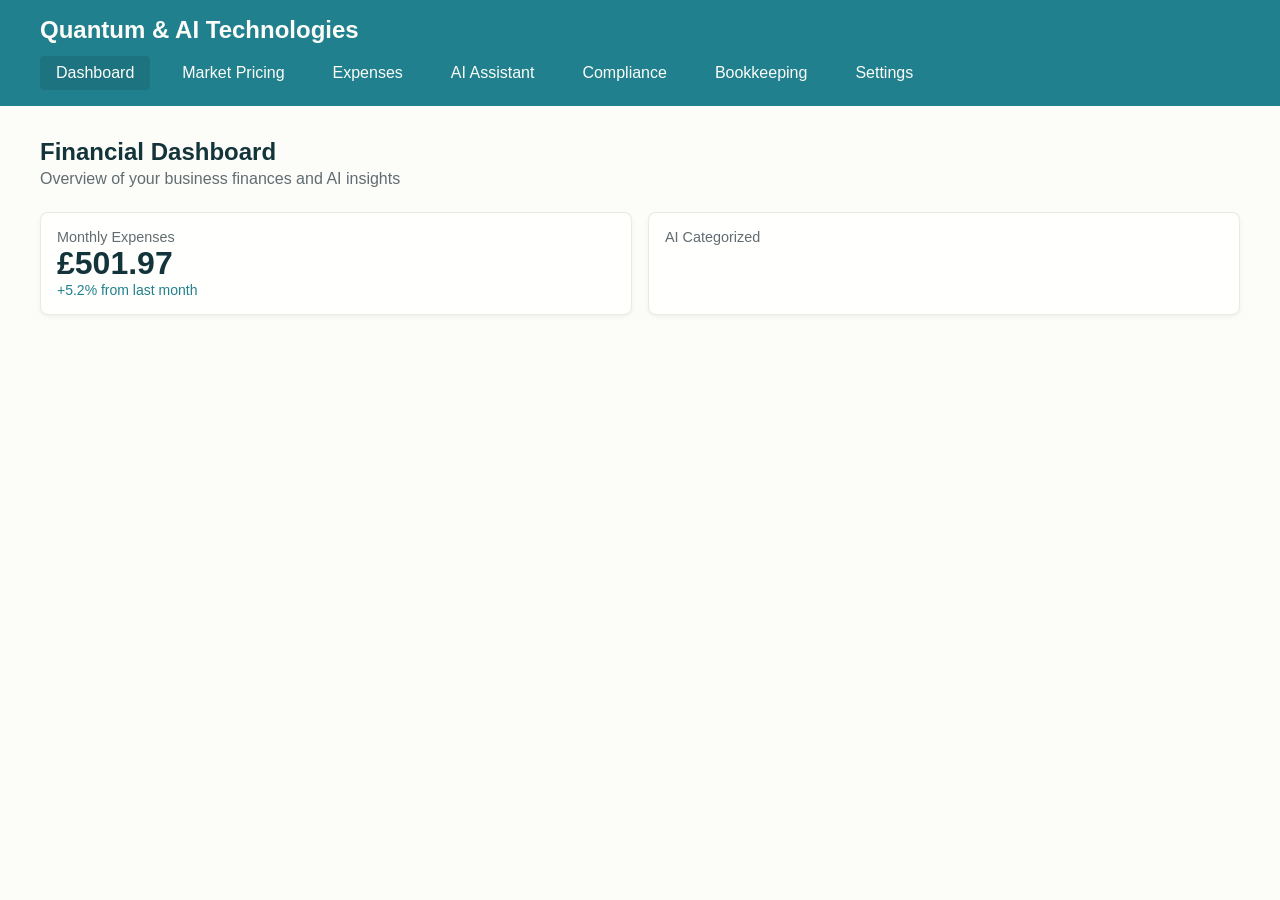
==== index.html @ 035ae720 "Add competitor pricing dashboard with weekly update runbook New Market Pricing tab comparing setup a" ====
<!DOCTYPE html>
<html lang="en">
<head>
    <meta charset="UTF-8" />
    <meta name="viewport" content="width=device-width, initial-scale=1" />
    <title>Quantum & AI Technologies - Business Accounting Suite</title>
    <link rel="stylesheet" href="style.css" />
</head>
<body>
    <!-- Navigation Header -->
    <header class="app-header">
        <div class="container">
            <div class="nav-container">
                <div class="logo"><h2>Quantum & AI Technologies</h2></div>
                <nav class="main-nav">
                    <button class="nav-btn active" data-section="dashboard">Dashboard</button>
                    <button class="nav-btn" data-section="market-pricing">Market Pricing</button>
                    <button class="nav-btn" data-section="expenses">Expenses</button>
                    <button class="nav-btn" data-section="ai-assistant">AI Assistant</button>
                    <button class="nav-btn" data-section="compliance">Compliance</button>
                    <button class="nav-btn" data-section="bookkeeping">Bookkeeping</button>
                    <button class="nav-btn" data-section="settings">Settings</button>
                </nav>
            </div>
        </div>
    </header>

    <!-- Main Content Area -->
    <main class="main-content">
        <!-- Dashboard Section -->
        <section id="dashboard" class="section active">
            <div class="container">
                <div class="section-header">
                    <h1>Financial Dashboard</h1>
                    <p>Overview of your business finances and AI insights</p>
                </div>

                <div class="metrics-grid">
                    <div class="metric-card">
                        <h3>Monthly Expenses</h3>
                        <div class="metric-value">£501.97</div>
                        <div class="metric-change positive">+5.2% from last month</div>
                    </div>
                    <div class="metric-card">
                        <h3>AI Categorized</h3>
                        <!-- More dashboard content here -->
                    </div>
                </div>
            </div>
        </section>

        <!-- Market Pricing Section -->
        <section id="market-pricing" class="section">
            <div class="container">
                <div class="section-header">
                    <h1>Market Pricing</h1>
                    <p>What comparable AI implementation and managed support firms charge in the UK and Kenya. Updated every Saturday.</p>
                </div>

                <div class="mp-filters" role="group" aria-label="Filters">
                    <label>Market
                        <select id="mp-market">
                            <option value="UK">UK</option>
                            <option value="KE">Kenya</option>
                        </select>
                    </label>
                    <label>Service
                        <select id="mp-service">
                            <option value="all">All services</option>
                            <option value="ai_implementation">AI implementation</option>
                            <option value="managed_support">Managed IT / AI support</option>
                        </select>
                    </label>
                    <label>Client size
                        <select id="mp-segment">
                            <option value="all">All sizes</option>
                            <option value="micro">Micro / small (1–49)</option>
                            <option value="mid">Mid-market (50–249)</option>
                        </select>
                    </label>
                    <label class="mp-check">
                        <input type="checkbox" id="mp-exclude-estimates" />
                        Exclude estimates from medians
                    </label>
                </div>

                <div id="mp-status" class="mp-status" role="status">Loading pricing data…</div>

                <div class="metrics-grid" id="mp-kpis"></div>

                <div class="mp-grid">
                    <figure class="mp-card">
                        <figcaption>
                            <h3>Setup fees by firm</h3>
                            <p>One-off implementation or onboarding fee, ex-VAT. Bar spans the quoted low to high.</p>
                        </figcaption>
                        <div class="mp-legend" aria-hidden="true"></div>
                        <div class="mp-chart" id="mp-setup-wrap"><canvas id="mp-setup-chart" aria-label="Setup fee ranges by firm"></canvas></div>
                    </figure>
                    <figure class="mp-card">
                        <figcaption>
                            <h3>Maintenance fees by firm</h3>
                            <p>Ongoing support or retainer, converted to a monthly ex-VAT figure.</p>
                        </figcaption>
                        <div class="mp-legend" aria-hidden="true"></div>
                        <div class="mp-chart" id="mp-maint-wrap"><canvas id="mp-maint-chart" aria-label="Monthly maintenance fee ranges by firm"></canvas></div>
                    </figure>
                </div>

                <div class="mp-grid">
                    <figure class="mp-card">
                        <figcaption>
                            <h3>Median setup fee over time</h3>
                            <p>One point per weekly run.</p>
                        </figcaption>
                        <div class="mp-chart mp-chart-short"><canvas id="mp-trend-setup" aria-label="Median setup fee by week"></canvas></div>
                    </figure>
                    <figure class="mp-card">
                        <figcaption>
                            <h3>Median monthly maintenance over time</h3>
                            <p>One point per weekly run.</p>
                        </figcaption>
                        <div class="mp-chart mp-chart-short"><canvas id="mp-trend-maint" aria-label="Median monthly maintenance by week"></canvas></div>
                    </figure>
                </div>

                <div class="mp-grid">
                    <section class="mp-card" aria-labelledby="mp-changes-h">
                        <h3 id="mp-changes-h">Changes this week</h3>
                        <ul id="mp-changes" class="mp-list"></ul>
                    </section>
                    <section class="mp-card" aria-labelledby="mp-proposed-h">
                        <h3 id="mp-proposed-h">Proposed firms awaiting approval</h3>
                        <p class="mp-note">Found by the weekly search. Not counted in any median until approved in <code>data/competitors.json</code>.</p>
                        <ul id="mp-proposed" class="mp-list"></ul>
                    </section>
                </div>

                <section class="mp-card" aria-labelledby="mp-table-h">
                    <h3 id="mp-table-h">All price points</h3>
                    <div class="mp-table-wrap">
                        <table class="mp-table">
                            <thead>
                                <tr>
                                    <th scope="col">Firm</th>
                                    <th scope="col">Service</th>
                                    <th scope="col">Size</th>
                                    <th scope="col">Fee</th>
                                    <th scope="col">As quoted</th>
                                    <th scope="col">Comparable figure</th>
                                    <th scope="col">Evidence</th>
                                    <th scope="col">Verified</th>
                                </tr>
                            </thead>
                            <tbody id="mp-table-body"></tbody>
                        </table>
                    </div>
                </section>

                <p class="mp-footnote" id="mp-footnote"></p>
            </div>
        </section>

        <!-- Other sections go here -->

    </main>

    <script src="vendor/chart-4.4.1.umd.js"></script>
    <script src="market-pricing.js"></script>
    <script src="app.js"></script>
</body>
</html>
---- style.css ----
:root {
  --color-background: rgba(252, 252, 249, 1);
  --color-surface: rgba(255, 255, 253, 1);
  --color-text: rgba(19, 52, 59, 1);
  --color-text-secondary: rgba(98, 108, 113, 1);
  --color-primary: rgba(33, 128, 141, 1);
  --color-primary-hover: rgba(29, 116, 128, 1);
  --color-primary-active: rgba(26, 104, 115, 1);
  --color-secondary: rgba(94, 82, 64, 0.12);
  --color-secondary-hover: rgba(94, 82, 64, 0.2);
  --color-secondary-active: rgba(94, 82, 64, 0.25);
  --color-border: rgba(94, 82, 64, 0.2);
  --color-btn-primary-text: rgba(252, 252, 249, 1);
  --color-card-border: rgba(94, 82, 64, 0.12);
  --color-error: rgba(192, 21, 47, 1);
  --color-success: rgba(33, 128, 141, 1);
}

body {
  font-family: 'Inter', sans-serif;
  background-color: var(--color-background);
  color: var(--color-text);
  margin: 0;
  padding: 0;
}

/* Navigation header styles */
.app-header {
  background-color: var(--color-primary);
  color: var(--color-btn-primary-text);
  padding: 1rem;
}

.logo h2 {
  margin: 0;
}

.main-nav {
  display: flex;
  gap: 1rem;
}

.nav-btn {
  background: none;
  border: none;
  color: var(--color-btn-primary-text);
  cursor: pointer;
  padding: 0.5rem 1rem;
  font-size: 1rem;
  border-radius: 4px;
}

.nav-btn.active,
.nav-btn:hover {
  background-color: var(--color-primary-hover);
}

/* Main content styles */
.main-content {
  padding: 2rem;
}

/* Metrics cards */
.metrics-grid {
  display: flex;
  gap: 1rem;
  flex-wrap: wrap;
}

.metric-card {
  background-color: var(--color-surface);
  border: 1px solid var(--color-card-border);
  border-radius: 8px;
  padding: 1rem;
  flex: 1 1 200px;
  box-shadow: 0 2px 5px rgba(0, 0, 0, 0.05);
}

.metric-value {
  font-size: 2rem;
  font-weight: 600;
}

.metric-change {
  font-size: 0.875rem;
}

.metric-change.positive {
  color: var(--color-success);
}
/* Dark mode: follows the OS unless a light theme is forced */
@media (prefers-color-scheme: dark) {
  :root:not([data-theme="light"]) {
    --color-background: rgba(19, 22, 23, 1);
    --color-surface: rgba(31, 36, 38, 1);
    --color-text: rgba(236, 240, 240, 1);
    --color-text-secondary: rgba(176, 186, 189, 1);
    --color-primary: rgba(26, 104, 115, 1);
    --color-primary-hover: rgba(33, 128, 141, 1);
    --color-border: rgba(255, 255, 255, 0.14);
    --color-card-border: rgba(255, 255, 255, 0.10);
    --color-success: rgba(50, 184, 198, 1);
  }
}
:root[data-theme="dark"] {
  --color-background: rgba(19, 22, 23, 1);
  --color-surface: rgba(31, 36, 38, 1);
  --color-text: rgba(236, 240, 240, 1);
  --color-text-secondary: rgba(176, 186, 189, 1);
  --color-primary: rgba(26, 104, 115, 1);
  --color-primary-hover: rgba(33, 128, 141, 1);
  --color-border: rgba(255, 255, 255, 0.14);
  --color-card-border: rgba(255, 255, 255, 0.10);
  --color-success: rgba(50, 184, 198, 1);
}

/* Sections: only the active tab is shown */
.section {
  display: none;
}

.section.active {
  display: block;
}

.container {
  max-width: 1200px;
  margin: 0 auto;
}

.nav-container {
  display: flex;
  flex-wrap: wrap;
  align-items: center;
  justify-content: space-between;
  gap: 0.75rem;
}

.main-nav {
  flex-wrap: wrap;
}

.section-header h1 {
  margin: 0 0 0.25rem;
}

.section-header p {
  margin: 0 0 1.5rem;
  color: var(--color-text-secondary);
}

@media (max-width: 640px) {
  .main-content {
    padding: 1rem;
  }

  .main-nav {
    gap: 0.25rem;
    overflow-x: auto;
    flex-wrap: nowrap;
    max-width: 100%;
  }

  .nav-btn {
    padding: 0.4rem 0.6rem;
    font-size: 0.9rem;
    white-space: nowrap;
  }
}

/* ---- Market Pricing tab ---------------------------------------------- */

#market-pricing {
  --mp-ev-published: #2a78d6;
  --mp-ev-third-party: #eb6834;
  --mp-ev-estimate: #1baf7a;
  --mp-ink-muted: #6b7275;
  --mp-grid: #e1e0d9;
  --mp-up: #b3261e;
  --mp-down: #006300;
  --mp-warn-bg: rgba(250, 178, 25, 0.18);
}

@media (prefers-color-scheme: dark) {
  :root:not([data-theme="light"]) #market-pricing {
    --mp-ev-published: #3987e5;
    --mp-ev-third-party: #d95926;
    --mp-ev-estimate: #199e70;
    --mp-ink-muted: #a3abae;
    --mp-grid: #2f3638;
    --mp-up: #f2827e;
    --mp-down: #0ca30c;
    --mp-warn-bg: rgba(250, 178, 25, 0.22);
  }
}
:root[data-theme="dark"] #market-pricing {
  --mp-ev-published: #3987e5;
  --mp-ev-third-party: #d95926;
  --mp-ev-estimate: #199e70;
  --mp-ink-muted: #a3abae;
  --mp-grid: #2f3638;
  --mp-up: #f2827e;
  --mp-down: #0ca30c;
  --mp-warn-bg: rgba(250, 178, 25, 0.22);
}

.mp-filters {
  display: flex;
  flex-wrap: wrap;
  align-items: flex-end;
  gap: 0.75rem 1rem;
  margin-bottom: 1.25rem;
}

.mp-filters label {
  display: flex;
  flex-direction: column;
  gap: 0.25rem;
  font-size: 0.8rem;
  color: var(--color-text-secondary);
}

.mp-filters select {
  font: inherit;
  font-size: 0.95rem;
  color: var(--color-text);
  background: var(--color-surface);
  border: 1px solid var(--color-border);
  border-radius: 6px;
  padding: 0.4rem 0.6rem;
  min-width: 10rem;
}

.mp-filters .mp-check {
  flex-direction: row;
  align-items: center;
  gap: 0.4rem;
  font-size: 0.9rem;
  color: var(--color-text);
  padding-bottom: 0.45rem;
}

.mp-status {
  margin-bottom: 1rem;
  color: var(--color-text-secondary);
}

.mp-kpi-value {
  font-size: 1.5rem;
  margin: 0.25rem 0;
  overflow-wrap: anywhere;
}

.mp-kpi-sub {
  font-size: 0.8rem;
  color: var(--color-text-secondary);
}

.metric-card h3 {
  margin: 0;
  font-size: 0.9rem;
  font-weight: 500;
  color: var(--color-text-secondary);
}

.mp-grid {
  display: grid;
  grid-template-columns: repeat(auto-fit, minmax(min(100%, 460px), 1fr));
  gap: 1rem;
  margin-top: 1rem;
}

.mp-card {
  margin: 0;
  min-width: 0;
  background: var(--color-surface);
  border: 1px solid var(--color-card-border);
  border-radius: 8px;
  padding: 1rem;
}

section.mp-card {
  margin-top: 1rem;
}

.mp-grid > section.mp-card {
  margin-top: 0;
}

.mp-card h3 {
  margin: 0 0 0.25rem;
  font-size: 1rem;
}

.mp-card figcaption p,
.mp-note {
  margin: 0 0 0.5rem;
  font-size: 0.8rem;
  color: var(--color-text-secondary);
}

.mp-chart {
  position: relative;
  height: 240px;
}

.mp-chart-short {
  height: 200px;
}

.mp-empty {
  color: var(--color-text-secondary);
  font-size: 0.9rem;
}

.mp-legend {
  display: flex;
  flex-wrap: wrap;
  gap: 0.25rem 1rem;
  font-size: 0.8rem;
  color: var(--color-text-secondary);
  margin-bottom: 0.5rem;
}

.mp-legend-item {
  display: inline-flex;
  align-items: center;
  gap: 0.35rem;
}

.mp-swatch {
  width: 14px;
  height: 8px;
  border-radius: 4px;
}

.mp-swatch-published { background: var(--mp-ev-published); }
.mp-swatch-third-party { background: var(--mp-ev-third-party); }
.mp-swatch-estimate { border: 2px solid var(--mp-ev-estimate); box-sizing: border-box; }

.mp-list {
  list-style: none;
  margin: 0;
  padding: 0;
  font-size: 0.9rem;
}

.mp-list li {
  padding: 0.5rem 0;
  border-top: 1px solid var(--color-card-border);
}

.mp-list li:first-child {
  border-top: none;
}

.mp-summary {
  color: var(--color-text-secondary);
}

.mp-tag {
  display: inline-block;
  font-size: 0.75rem;
  font-weight: 600;
  padding: 0.05rem 0.4rem;
  border-radius: 4px;
  border: 1px solid var(--color-border);
  margin-right: 0.25rem;
}

.mp-tag-up { color: var(--mp-up); }
.mp-tag-down { color: var(--mp-down); }
.mp-tag-warn { background: var(--mp-warn-bg); border-color: transparent; }

.mp-table-wrap {
  overflow-x: auto;
}

.mp-table {
  width: 100%;
  border-collapse: collapse;
  font-size: 0.85rem;
}

.mp-table th,
.mp-table td {
  text-align: left;
  padding: 0.5rem;
  border-bottom: 1px solid var(--color-card-border);
  vertical-align: top;
}

.mp-table th {
  font-weight: 600;
  color: var(--color-text-secondary);
  white-space: nowrap;
}

.mp-num {
  font-variant-numeric: tabular-nums;
}

.mp-nowrap {
  white-space: nowrap;
}

.mp-badge {
  display: inline-block;
  font-size: 0.75rem;
  padding: 0.05rem 0.4rem;
  border-radius: 4px;
  white-space: nowrap;
}

.mp-badge-published { border: 1px solid var(--mp-ev-published); }
.mp-badge-third-party { border: 1px solid var(--mp-ev-third-party); }
.mp-badge-estimate { border: 1px dashed var(--mp-ev-estimate); }

.mp-muted { color: var(--color-text-secondary); }
.mp-small { font-size: 0.75rem; margin-top: 0.2rem; }

.mp-footnote {
  font-size: 0.8rem;
  color: var(--color-text-secondary);
  margin-top: 1rem;
}

#market-pricing a {
  color: var(--color-success);
}
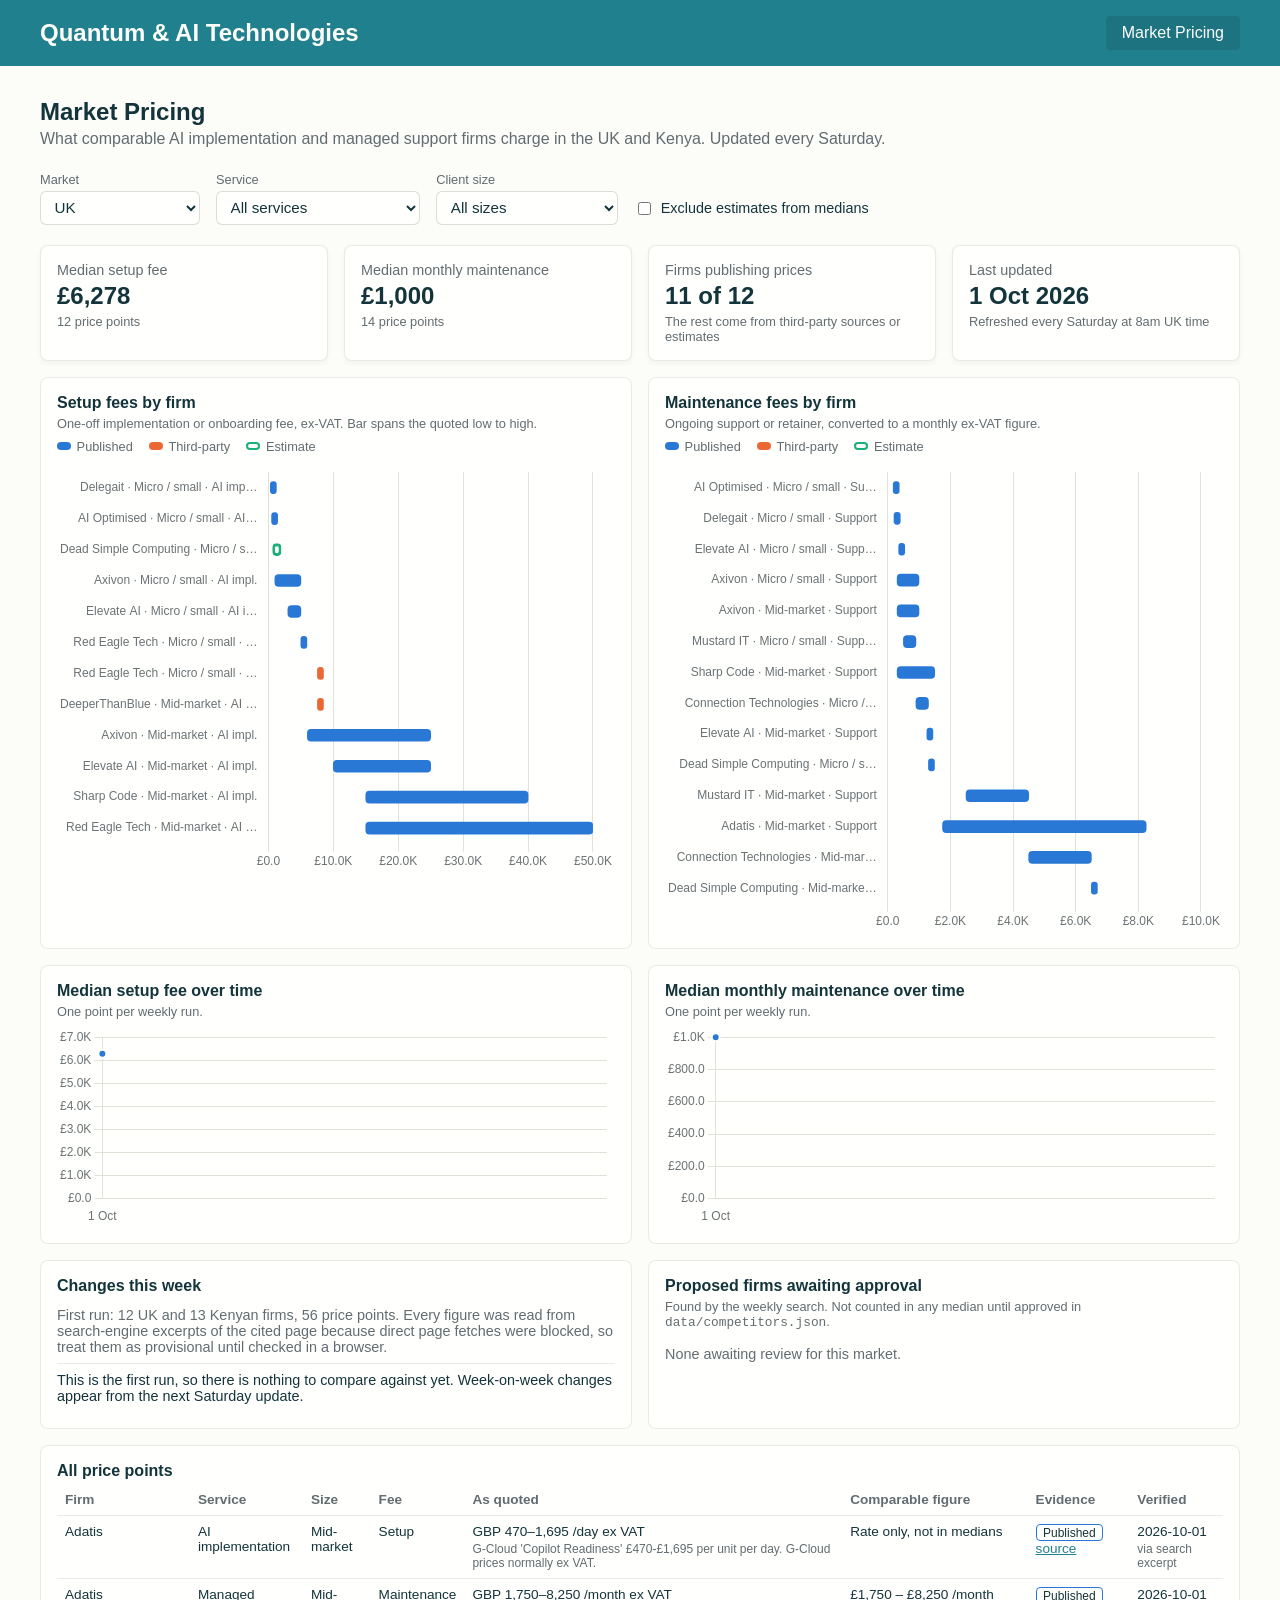
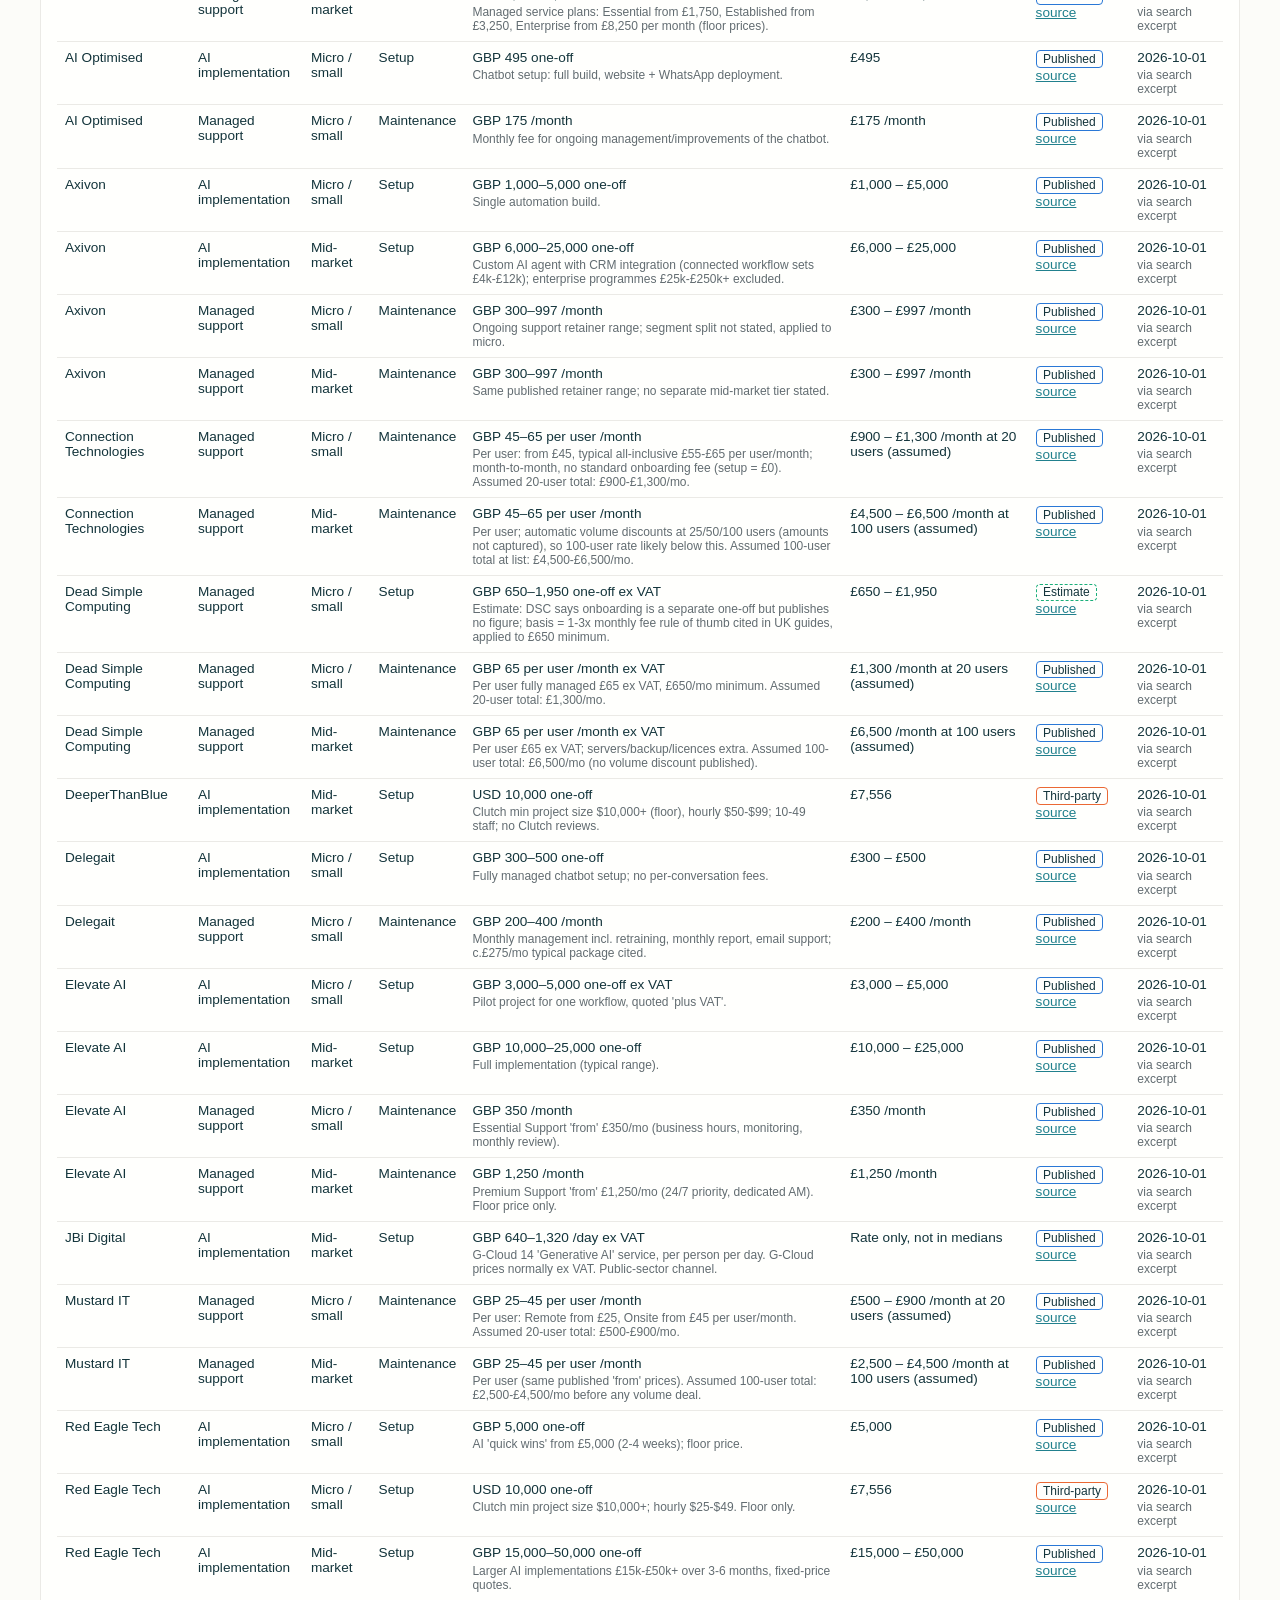
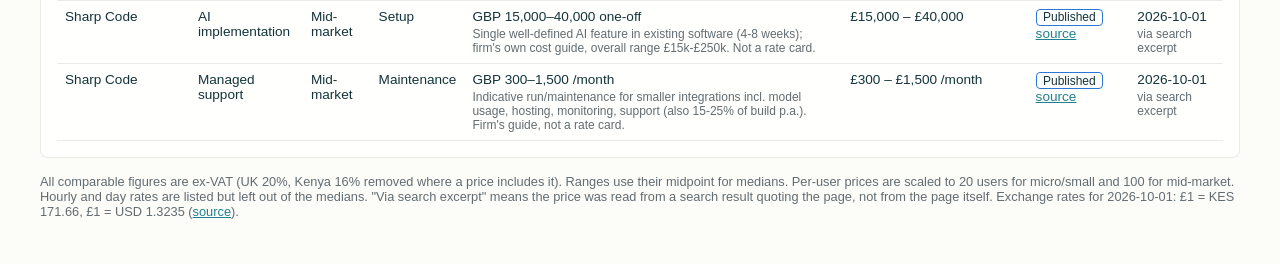
==== commit 9c3f0def: "Make Market Pricing the only tab Remove the Dashboard placeholder and the Expenses, AI Assistant, Co" ====
--- a/index.html
+++ b/index.html
@@ -3,7 +3,7 @@
 <head>
     <meta charset="UTF-8" />
     <meta name="viewport" content="width=device-width, initial-scale=1" />
-    <title>Quantum & AI Technologies - Business Accounting Suite</title>
+    <title>Quantum & AI Technologies - Market Pricing</title>
     <link rel="stylesheet" href="style.css" />
 </head>
 <body>
@@ -13,13 +13,7 @@
             <div class="nav-container">
                 <div class="logo"><h2>Quantum & AI Technologies</h2></div>
                 <nav class="main-nav">
-                    <button class="nav-btn active" data-section="dashboard">Dashboard</button>
-                    <button class="nav-btn" data-section="market-pricing">Market Pricing</button>
-                    <button class="nav-btn" data-section="expenses">Expenses</button>
-                    <button class="nav-btn" data-section="ai-assistant">AI Assistant</button>
-                    <button class="nav-btn" data-section="compliance">Compliance</button>
-                    <button class="nav-btn" data-section="bookkeeping">Bookkeeping</button>
-                    <button class="nav-btn" data-section="settings">Settings</button>
+                    <button class="nav-btn active" data-section="market-pricing">Market Pricing</button>
                 </nav>
             </div>
         </div>
@@ -27,30 +21,8 @@
 
     <!-- Main Content Area -->
     <main class="main-content">
-        <!-- Dashboard Section -->
-        <section id="dashboard" class="section active">
-            <div class="container">
-                <div class="section-header">
-                    <h1>Financial Dashboard</h1>
-                    <p>Overview of your business finances and AI insights</p>
-                </div>
-
-                <div class="metrics-grid">
-                    <div class="metric-card">
-                        <h3>Monthly Expenses</h3>
-                        <div class="metric-value">£501.97</div>
-                        <div class="metric-change positive">+5.2% from last month</div>
-                    </div>
-                    <div class="metric-card">
-                        <h3>AI Categorized</h3>
-                        <!-- More dashboard content here -->
-                    </div>
-                </div>
-            </div>
-        </section>
-
         <!-- Market Pricing Section -->
-        <section id="market-pricing" class="section">
+        <section id="market-pricing" class="section active">
             <div class="container">
                 <div class="section-header">
                     <h1>Market Pricing</h1>
@@ -161,8 +133,6 @@
             </div>
         </section>
 
-        <!-- Other sections go here -->
-
     </main>
 
     <script src="vendor/chart-4.4.1.umd.js"></script>
